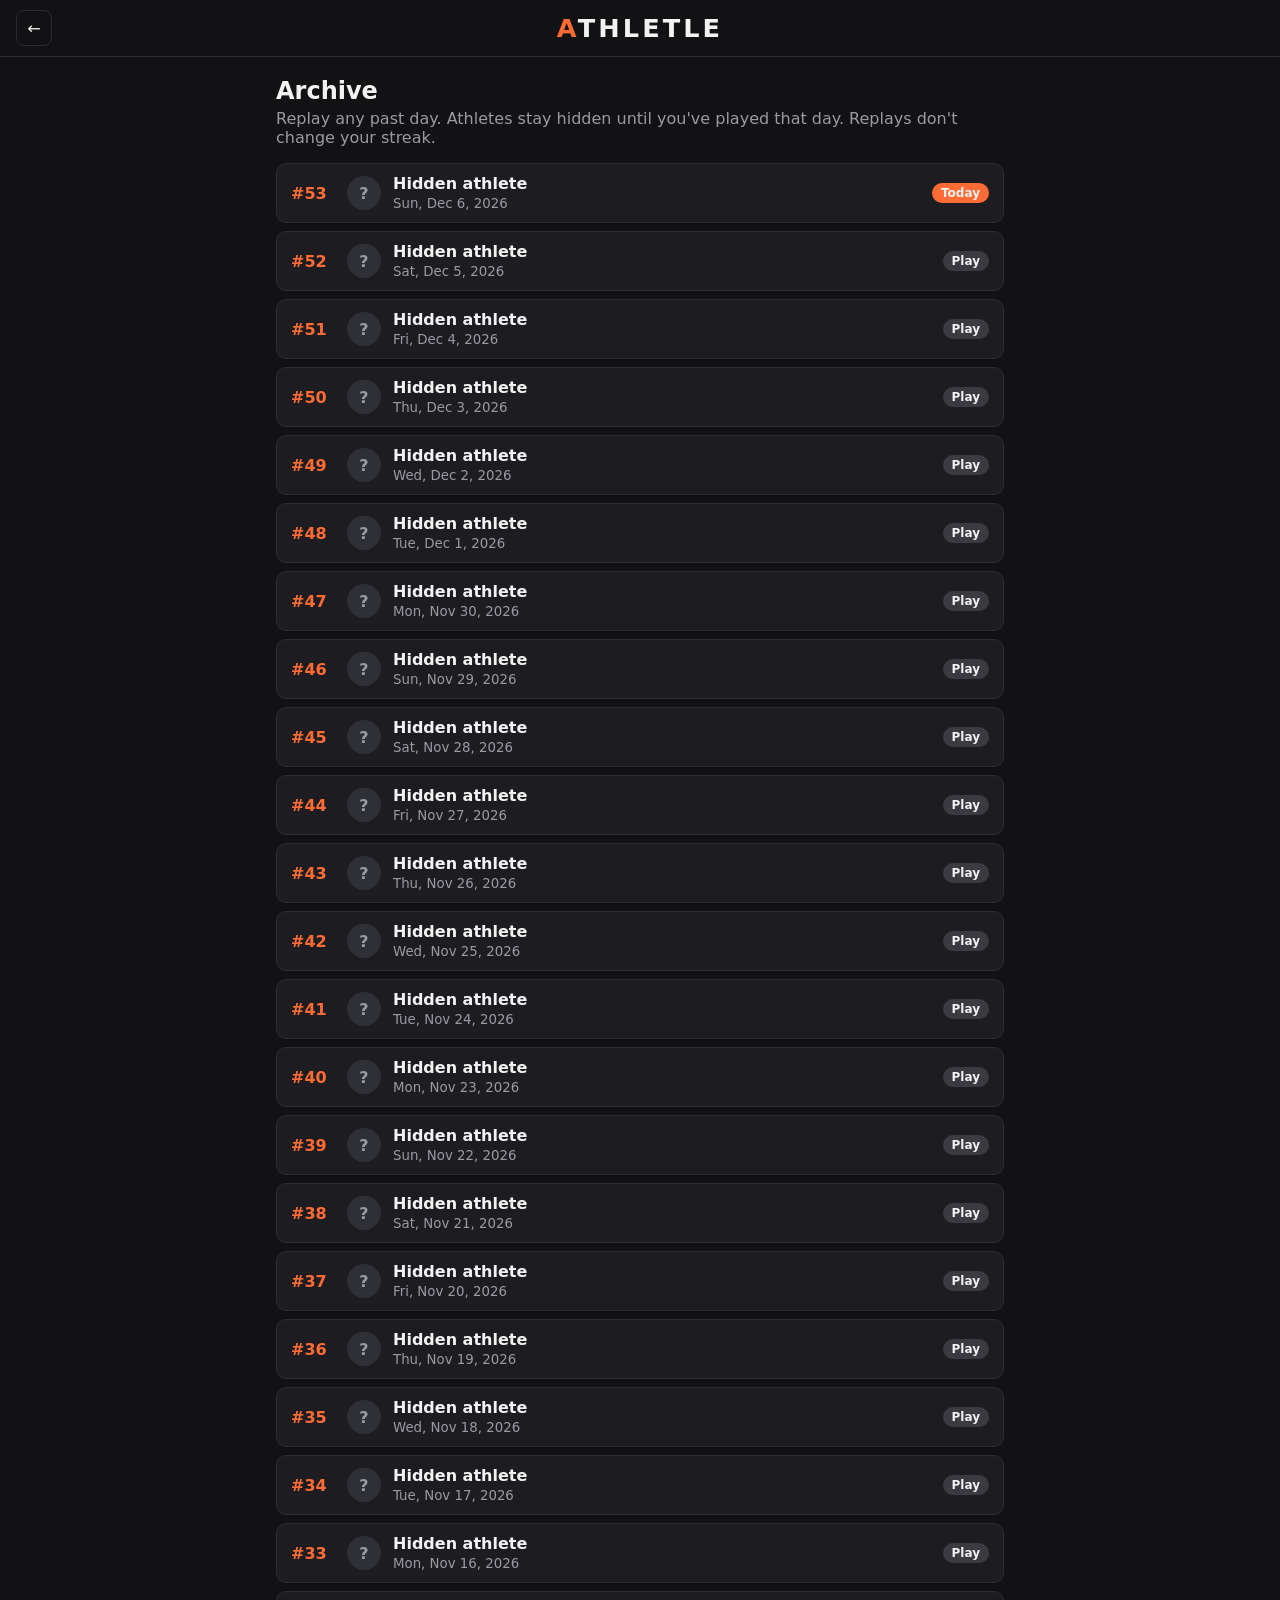
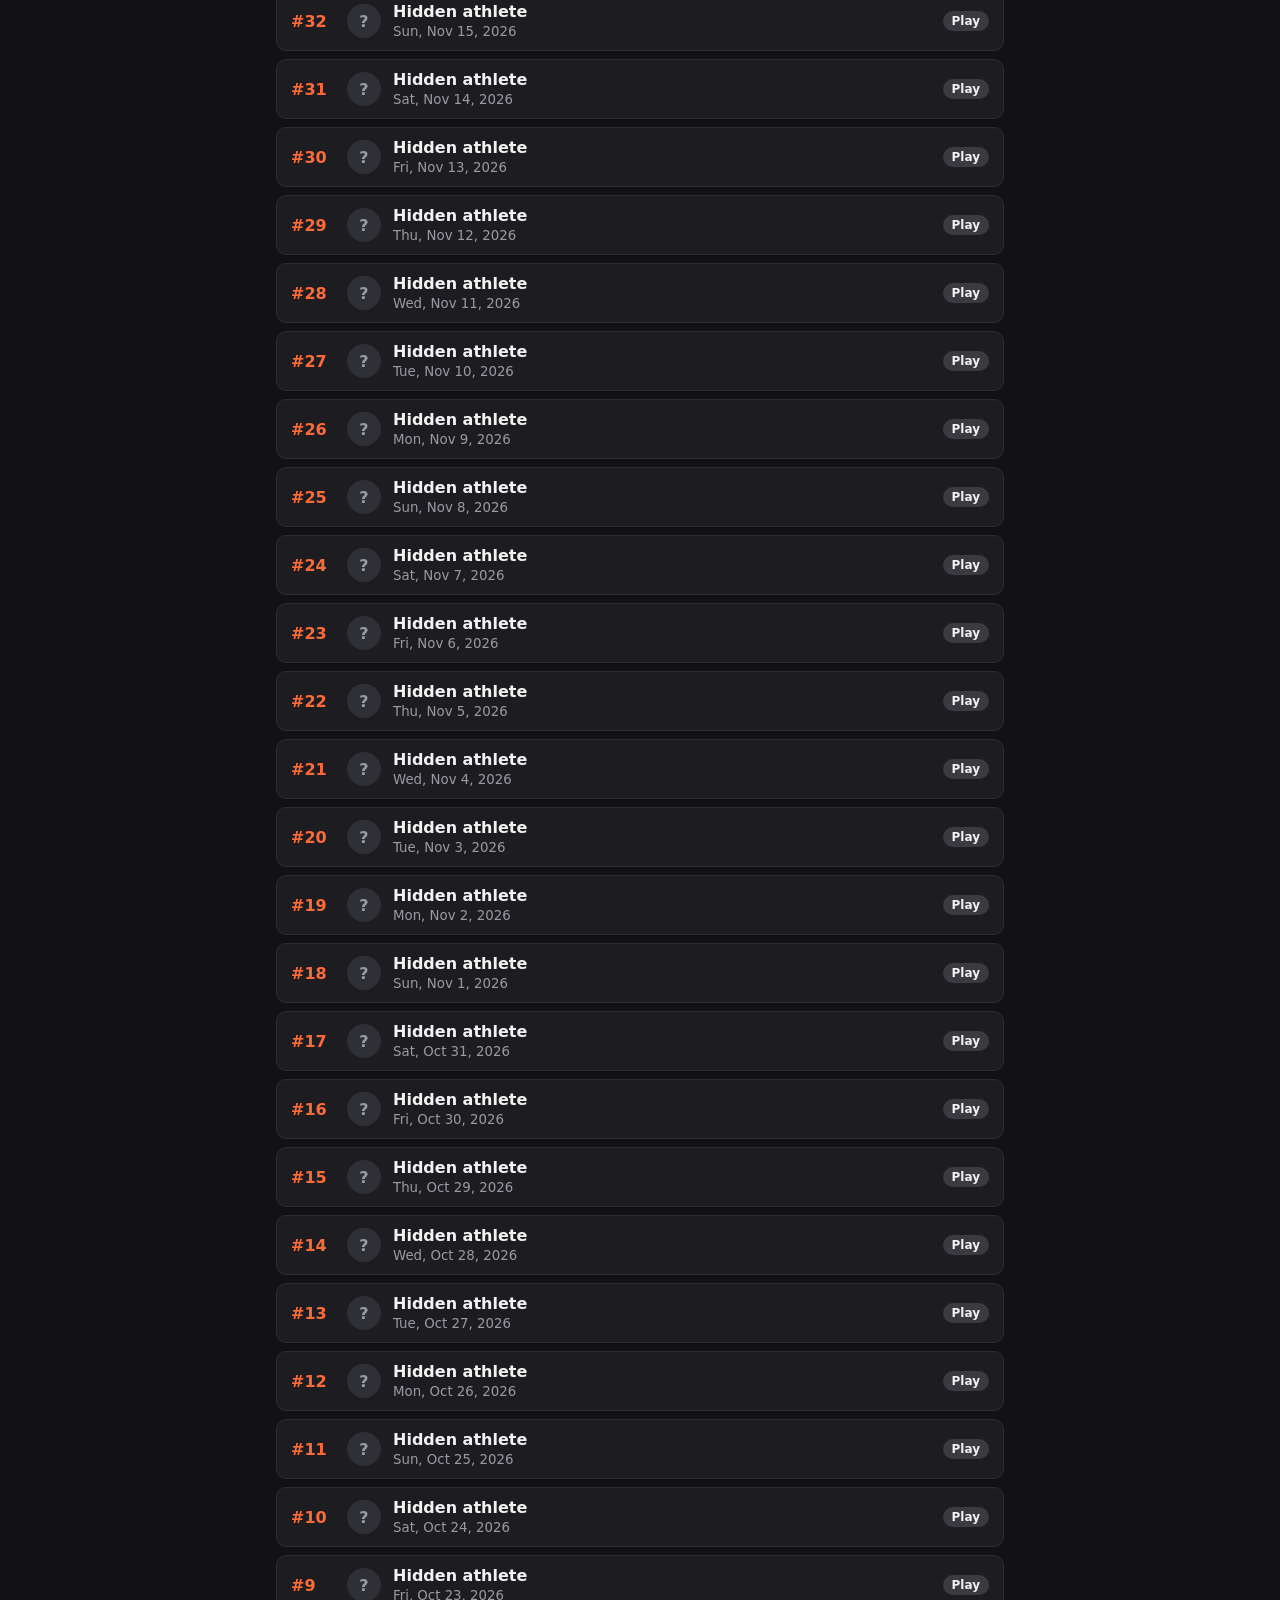
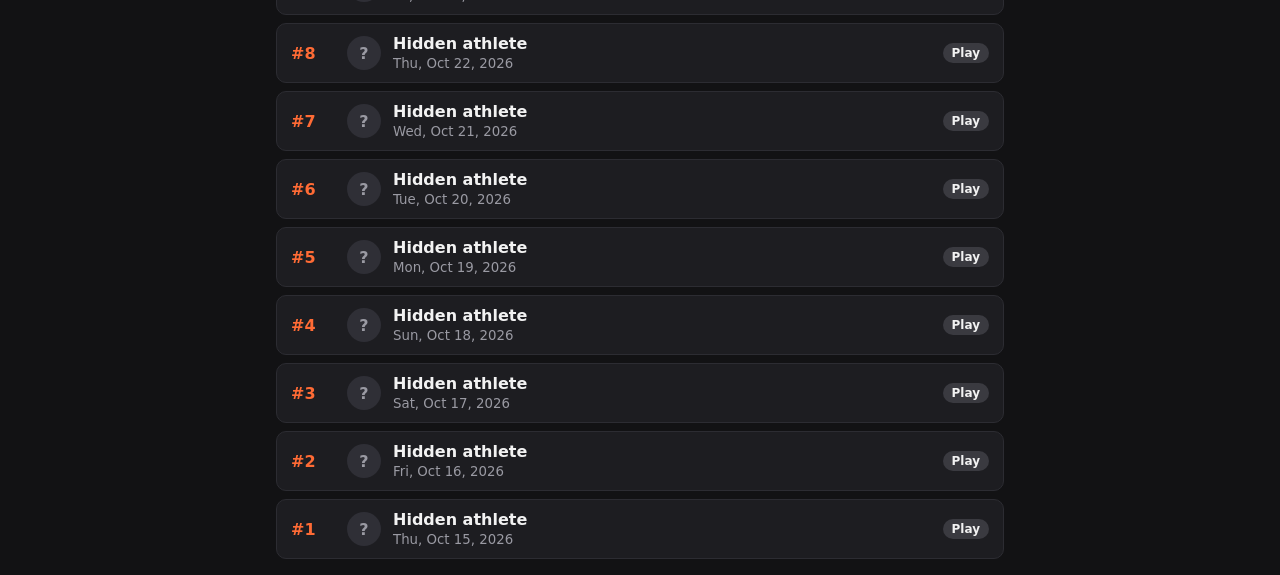
==== archive.html @ 314a9500 "Add archive page for replaying past days and athlete photos Photos come from each athlete's Wikipedi" ====
<!doctype html>
<html lang="en">
<head>
<meta charset="utf-8">
<meta name="viewport" content="width=device-width, initial-scale=1">
<title>Athletle Archive</title>
<meta name="description" content="Replay every past Athletle puzzle.">
<link rel="stylesheet" href="style.css">
</head>
<body>
<header>
  <a class="icon" href="./" aria-label="Back to today's game" title="Today's game">←</a>
  <h1><a href="./">ATHLETLE</a></h1>
  <span class="icon" style="visibility:hidden"></span>
</header>

<main>
  <h2 style="margin:4px 0 4px">Archive</h2>
  <p class="sub" style="text-align:left;margin-top:0">Replay any past day. Athletes stay hidden until you've played that day. Replays don't change your streak.</p>
  <ul class="archive-list" id="list"></ul>
  <p class="empty" id="empty" hidden>Today is Athletle's first day, so there's nothing to replay yet. Each finished day shows up here from tomorrow.</p>
</main>

<script src="athletes.js"></script>
<script src="common.js"></script>
<script>
(() => {
  const { dayNumber, dateForDay, athleteForDay, load, avatar, MAX_GUESSES } = Athletle;
  const today = dayNumber();
  const store = load();
  const list = document.getElementById("list");
  const fmt = (n) => dateForDay(n).toLocaleDateString(undefined, { weekday: "short", day: "numeric", month: "short", year: "numeric" });

  for (let n = today; n >= 0; n--) {
    const game = store.days[n];
    const athlete = athleteForDay(n);
    const won = game?.done && game.guesses.includes(athlete.name);
    const li = document.createElement("li");
    const a = document.createElement("a");
    a.href = n === today ? "./" : `./?day=${n}`;

    const no = document.createElement("span");
    no.className = "no";
    no.textContent = `#${n + 1}`;
    a.appendChild(no);

    if (game?.done) a.appendChild(avatar(athlete));
    else { const m = document.createElement("span"); m.className = "mystery"; m.textContent = "?"; a.appendChild(m); }

    const info = document.createElement("span");
    info.className = "info";
    info.innerHTML = `<b></b><small>${fmt(n)}</small>`;
    info.querySelector("b").textContent = game?.done ? `${athlete.name} · ${athlete.sport}` : "Hidden athlete";
    a.appendChild(info);

    const pill = document.createElement("span");
    pill.className = "pill";
    if (n === today && !game?.done) { pill.classList.add("today"); pill.textContent = "Today"; }
    else if (won) { pill.classList.add("won"); pill.textContent = `Solved ${game.guesses.length}/${MAX_GUESSES}`; }
    else if (game?.done) { pill.classList.add("lost"); pill.textContent = "Missed"; }
    else if (game?.guesses.length) pill.textContent = "In progress";
    else pill.textContent = "Play";
    a.appendChild(pill);

    li.appendChild(a);
    list.appendChild(li);
  }
  document.getElementById("empty").hidden = today > 0;
})();
</script>
</body>
</html>
---- style.css ----
:root {
  --bg: #121214; --panel: #1d1d21; --text: #f2f2f2; --muted: #9a9aa3;
  --green: #3fa45b; --yellow: #c9a227; --grey: #3a3a40; --border: #2c2c32; --accent: #ff6b35;
  color-scheme: dark;
}
* { box-sizing: border-box; }
body { margin: 0; background: var(--bg); color: var(--text);
  font-family: system-ui, -apple-system, "Segoe UI", Roboto, sans-serif; }
header { display: flex; align-items: center; justify-content: space-between;
  padding-block: 10px; padding-left: max(16px, env(safe-area-inset-left, 0px)); padding-right: max(16px, env(safe-area-inset-right, 0px)); border-bottom: 1px solid var(--border); }
h1 { margin: 0; font-size: 1.6rem; letter-spacing: .12em; font-weight: 800; }
h1::first-letter { color: var(--accent); }
.icon { background: none; border: 1px solid var(--border); color: var(--text); width: 36px; height: 36px;
  border-radius: 8px; font-size: 1rem; cursor: pointer; }
main { max-width: 760px; margin: 0 auto; padding-block: 16px;
  padding-left: max(16px, env(safe-area-inset-left, 0px)); padding-right: max(16px, env(safe-area-inset-right, 0px)); }
.sub { text-align: center; color: var(--muted); margin: 4px 0 16px; }

.guess-box { position: relative; }
#guessInput { width: 100%; padding: 14px 16px; font-size: 1.05rem; border-radius: 10px;
  border: 2px solid var(--border); background: var(--panel); color: var(--text); outline: none; }
#guessInput:focus { border-color: var(--accent); }
#guessInput:disabled { opacity: .5; }
#suggestions { position: absolute; z-index: 5; left: 0; right: 0; top: 100%; margin: 4px 0 0; padding: 0;
  list-style: none; background: var(--panel); border: 1px solid var(--border); border-radius: 10px;
  max-height: 260px; overflow-y: auto; }
#suggestions:empty { display: none; }
#suggestions li { padding: 10px 14px; cursor: pointer; display: flex; justify-content: space-between; }
#suggestions li small { color: var(--muted); }
#suggestions li.active, #suggestions li:hover { background: #2a2a30; }

.meta { display: flex; justify-content: space-between; color: var(--muted); font-size: .9rem; margin: 8px 2px 14px; }
#hint { color: var(--yellow); font-weight: 600; }

.board { overflow-x: auto; }
.row { display: grid; grid-template-columns: 1.6fr repeat(5, 1fr); gap: 6px; margin-bottom: 6px; min-width: 520px; }
.row.head div { font-size: .75rem; text-transform: uppercase; letter-spacing: .06em; color: var(--muted); text-align: center; }
.row.head div:first-child { text-align: left; }
.cell { background: var(--grey); border-radius: 8px; padding: 8px 4px; min-height: 56px; display: flex;
  flex-direction: column; align-items: center; justify-content: center; text-align: center;
  font-size: .85rem; font-weight: 600; line-height: 1.15; animation: flip .45s ease both; }
.cell.name { background: var(--panel); align-items: flex-start; text-align: left; padding-left: 10px; }
.cell.green { background: var(--green); }
.cell.yellow { background: var(--yellow); color: #1a1a1a; }
.cell .arrow { font-size: 1rem; }
@keyframes flip { from { transform: rotateX(90deg); opacity: 0; } to { transform: rotateX(0); opacity: 1; } }

.result { margin: 18px 0; padding: 18px; background: var(--panel); border-radius: 12px; text-align: center; }
.result h2 { margin: 0 0 6px; }
.result .answer { font-size: 1.3rem; font-weight: 800; color: var(--accent); }
.hidden { display: none; }
.btn { background: var(--accent); color: #fff; border: 0; padding: 10px 22px; border-radius: 8px;
  font-weight: 700; font-size: 1rem; cursor: pointer; margin-top: 10px; }

.legend { display: flex; flex-wrap: wrap; gap: 14px; justify-content: center; color: var(--muted); font-size: .8rem; margin-top: 18px; }
.sw { display: inline-block; width: 12px; height: 12px; border-radius: 3px; margin-right: 5px; vertical-align: -1px; }
.sw.green { background: var(--green); } .sw.yellow { background: var(--yellow); } .sw.grey { background: var(--grey); }

dialog { background: var(--panel); color: var(--text); border: 1px solid var(--border); border-radius: 14px;
  max-width: 420px; width: calc(100% - 32px); padding: 22px; }
dialog::backdrop { background: rgba(0,0,0,.6); }
dialog h2 { margin-top: 0; }
dialog li { margin-bottom: 4px; }
.small { color: var(--muted); font-size: .8rem; }
.stats { display: grid; grid-template-columns: repeat(4, 1fr); text-align: center; gap: 8px; }
.stats b { display: block; font-size: 1.6rem; }
.stats span { font-size: .75rem; color: var(--muted); }

.toast { position: fixed; top: 70px; left: 50%; transform: translateX(-50%); background: var(--text); color: var(--bg);
  padding: 10px 16px; border-radius: 8px; font-weight: 600; opacity: 0; pointer-events: none; transition: opacity .2s; }
.toast.show { opacity: 1; }

@media (max-width: 560px) {
  h1 { font-size: 1.3rem; }
  .row { min-width: 0; gap: 4px; grid-template-columns: 1.25fr repeat(5, 1fr); }
  .row.head div { font-size: .6rem; letter-spacing: 0; }
  .cell { font-size: .68rem; min-height: 50px; padding: 6px 2px; word-break: break-word; }
  .cell.name { padding: 6px 2px; flex-direction: column; align-items: center; text-align: center; gap: 3px; }
  .cell.name .avatar { width: 24px; height: 24px; font-size: .55rem; }
  .cell { word-break: normal; overflow-wrap: break-word; }
}

/* ---------- photos ---------- */
.avatar { flex: none; width: 34px; height: 34px; border-radius: 50%; overflow: hidden; background: #2f2f36;
  display: inline-flex; align-items: center; justify-content: center; font-size: .7rem; font-weight: 700; color: var(--muted); }
.avatar img { width: 100%; height: 100%; object-fit: cover; object-position: center 20%; }
.avatar.small { width: 26px; height: 26px; font-size: .6rem; }
.avatar.big { width: 72px; height: 72px; font-size: 1.1rem; }
.cell.name { flex-direction: row; justify-content: flex-start; gap: 8px; }
#suggestions li .who { display: flex; align-items: center; gap: 10px; }
.answer-row { display: flex; align-items: center; justify-content: center; gap: 12px; margin: 8px 0 4px; }

/* ---------- header + replay ---------- */
.hdr-right { display: flex; gap: 8px; }
a.icon { display: inline-flex; align-items: center; justify-content: center; text-decoration: none; }
h1 a { color: inherit; text-decoration: none; }
.replay-bar { display: flex; justify-content: space-between; align-items: center; gap: 10px; flex-wrap: wrap;
  background: var(--panel); border: 1px solid var(--border); border-radius: 10px; padding: 10px 14px; margin-bottom: 12px; font-size: .9rem; }
.replay-bar a { color: var(--accent); font-weight: 700; text-decoration: none; }

/* ---------- archive ---------- */
.archive-list { list-style: none; padding: 0; margin: 0; display: grid; gap: 8px; }
.archive-list a { display: flex; align-items: center; gap: 12px; padding: 10px 14px; background: var(--panel);
  border: 1px solid var(--border); border-radius: 10px; color: var(--text); text-decoration: none; }
.archive-list a:hover, .archive-list a:focus-visible { border-color: var(--accent); outline: none; }
.archive-list .no { font-weight: 800; min-width: 44px; color: var(--accent); font-variant-numeric: tabular-nums; }
.archive-list .info { flex: 1; min-width: 0; }
.archive-list .info b { display: block; }
.archive-list .info small { color: var(--muted); }
.archive-list .mystery { width: 34px; height: 34px; border-radius: 50%; background: #2f2f36; display: inline-flex;
  align-items: center; justify-content: center; font-weight: 800; color: var(--muted); flex: none; }
.pill { font-size: .75rem; font-weight: 700; padding: 3px 9px; border-radius: 999px; background: var(--grey); white-space: nowrap; }
.pill.won { background: var(--green); } .pill.lost { background: #8a3a3a; } .pill.today { background: var(--accent); }
.empty { color: var(--muted); text-align: center; padding: 20px; background: var(--panel); border-radius: 10px; }
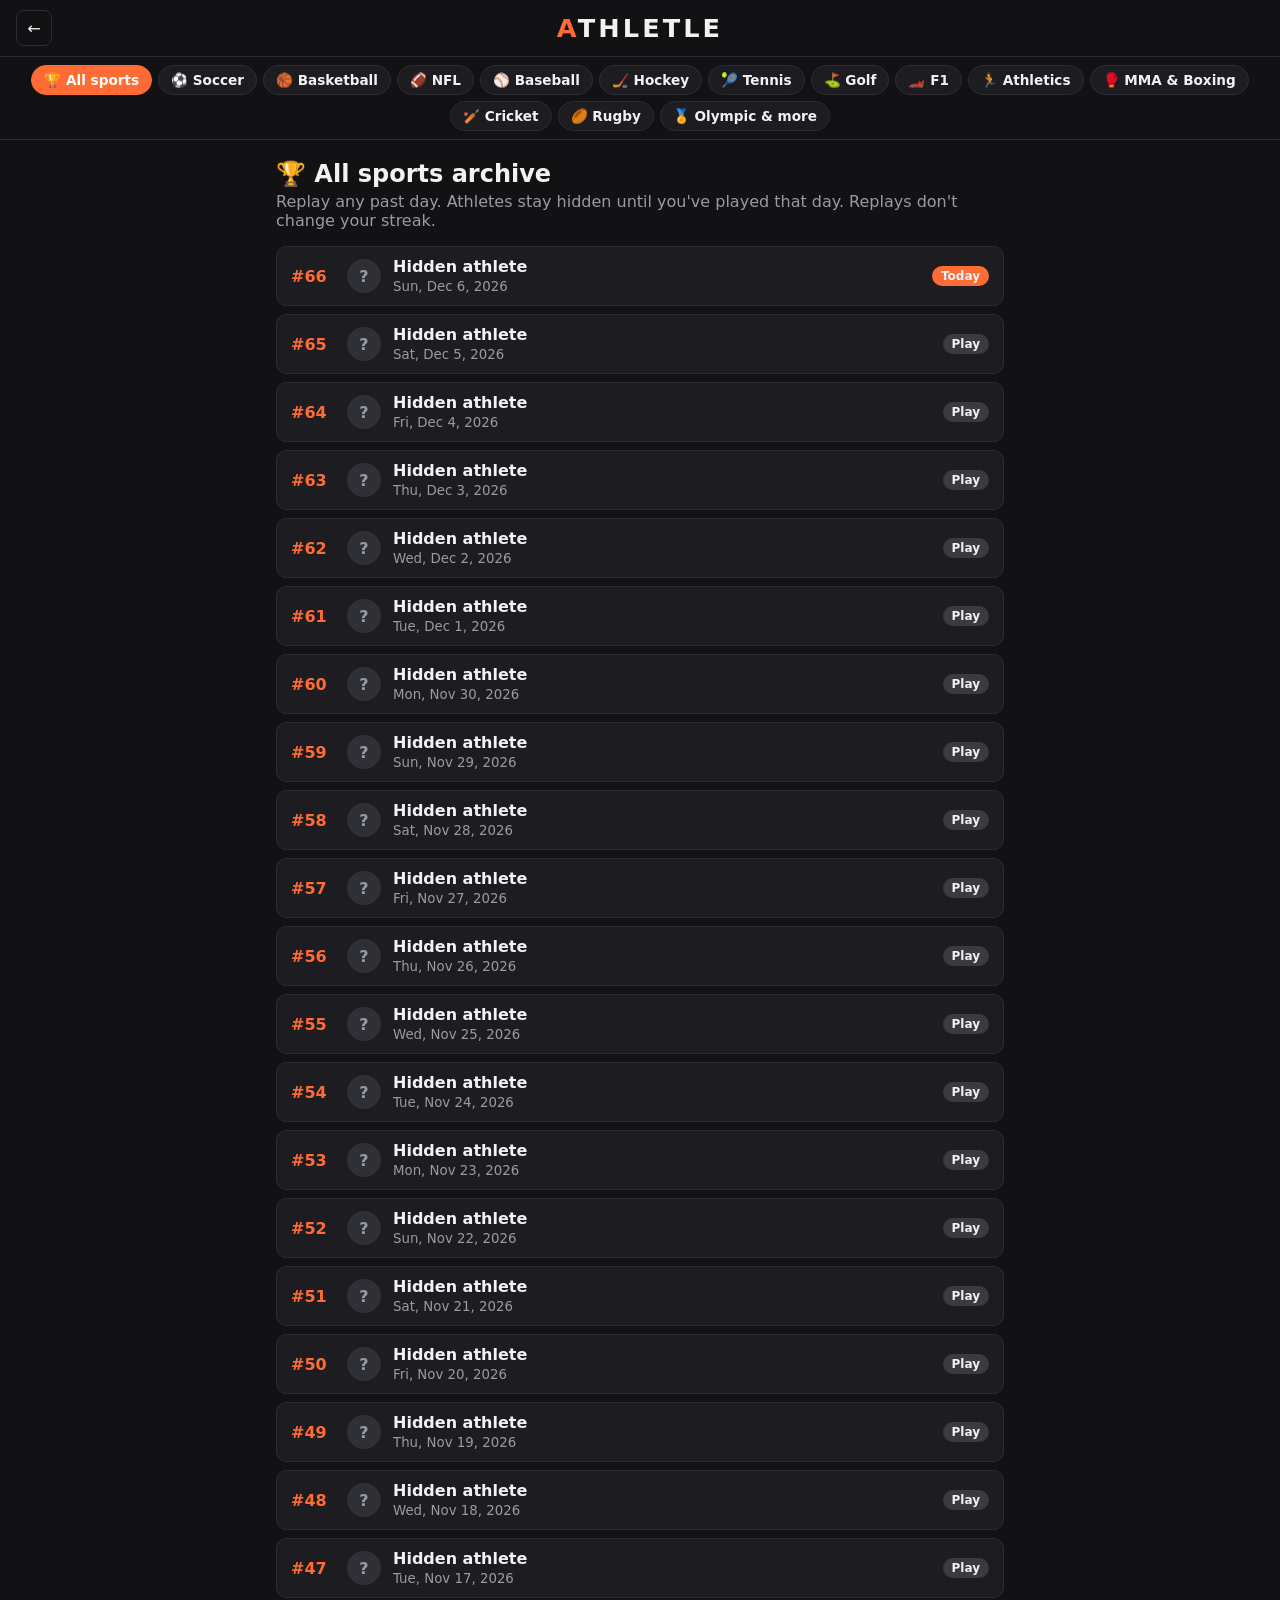
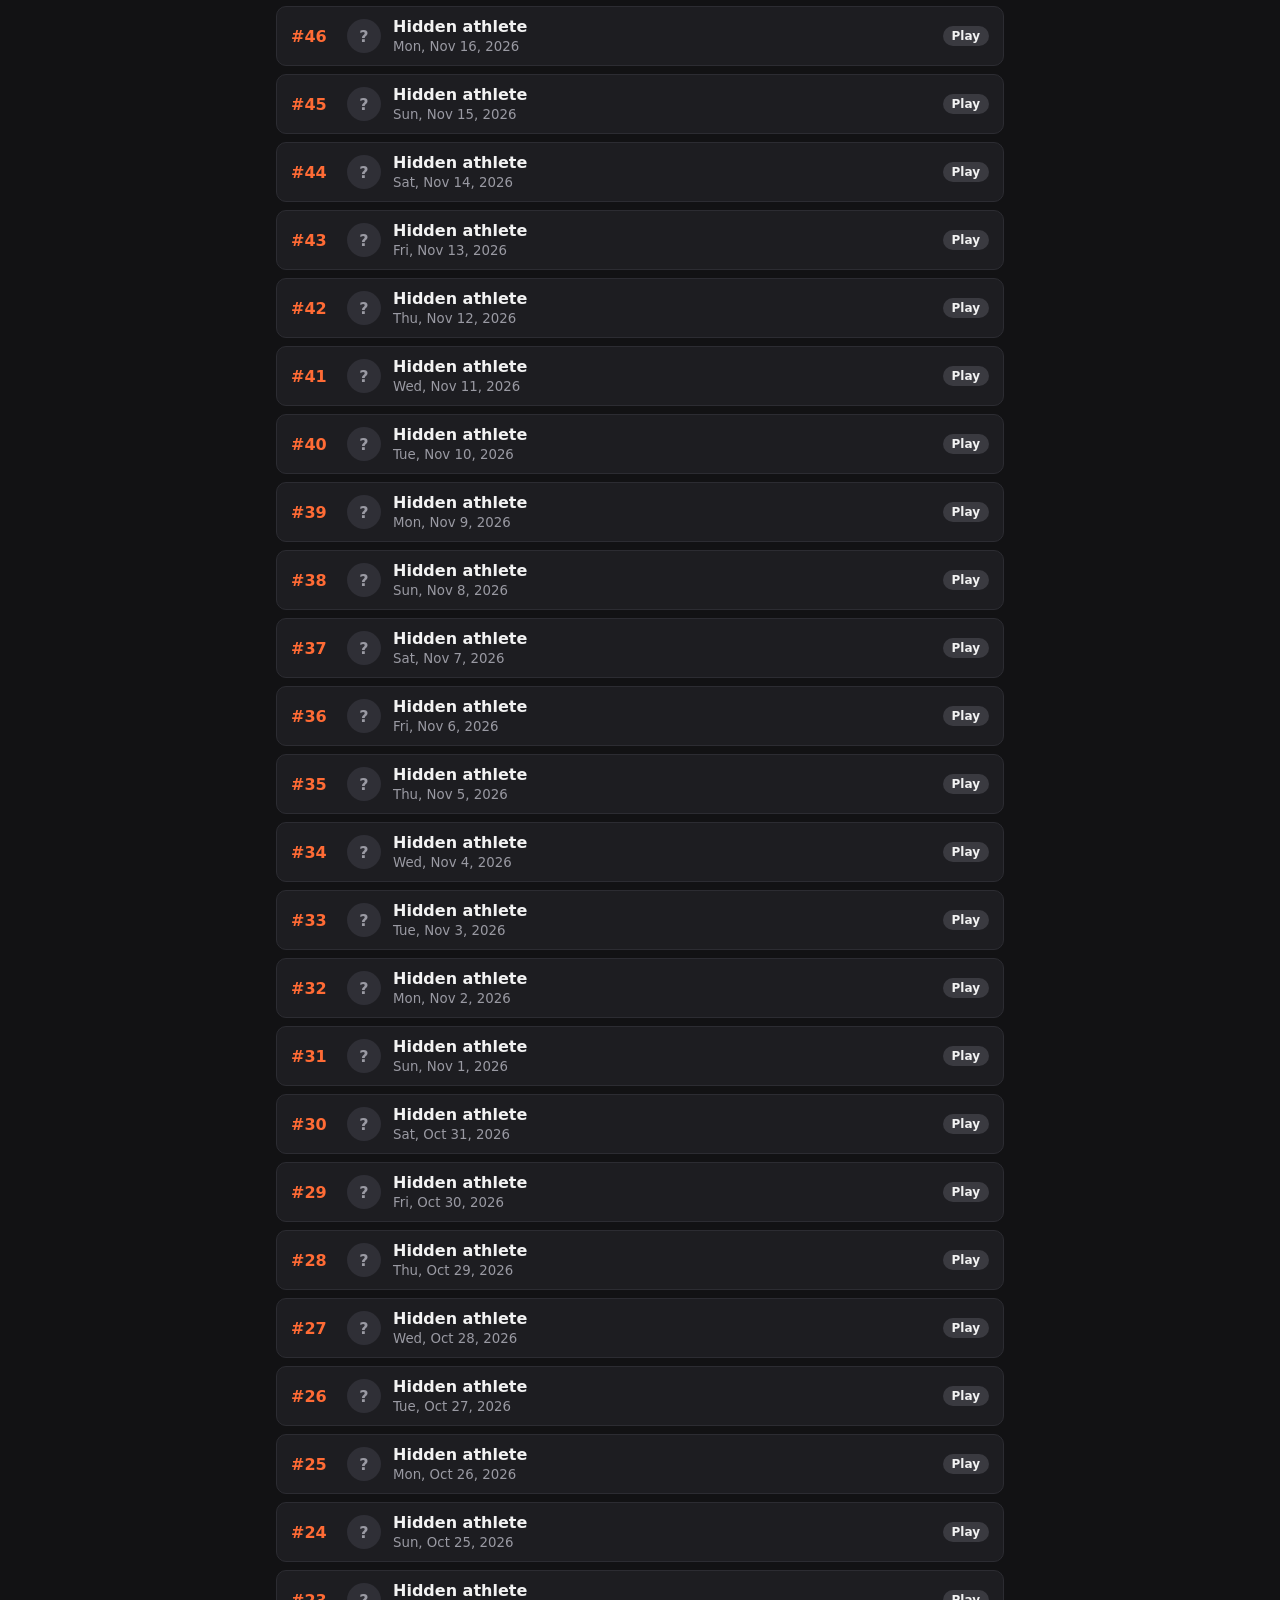
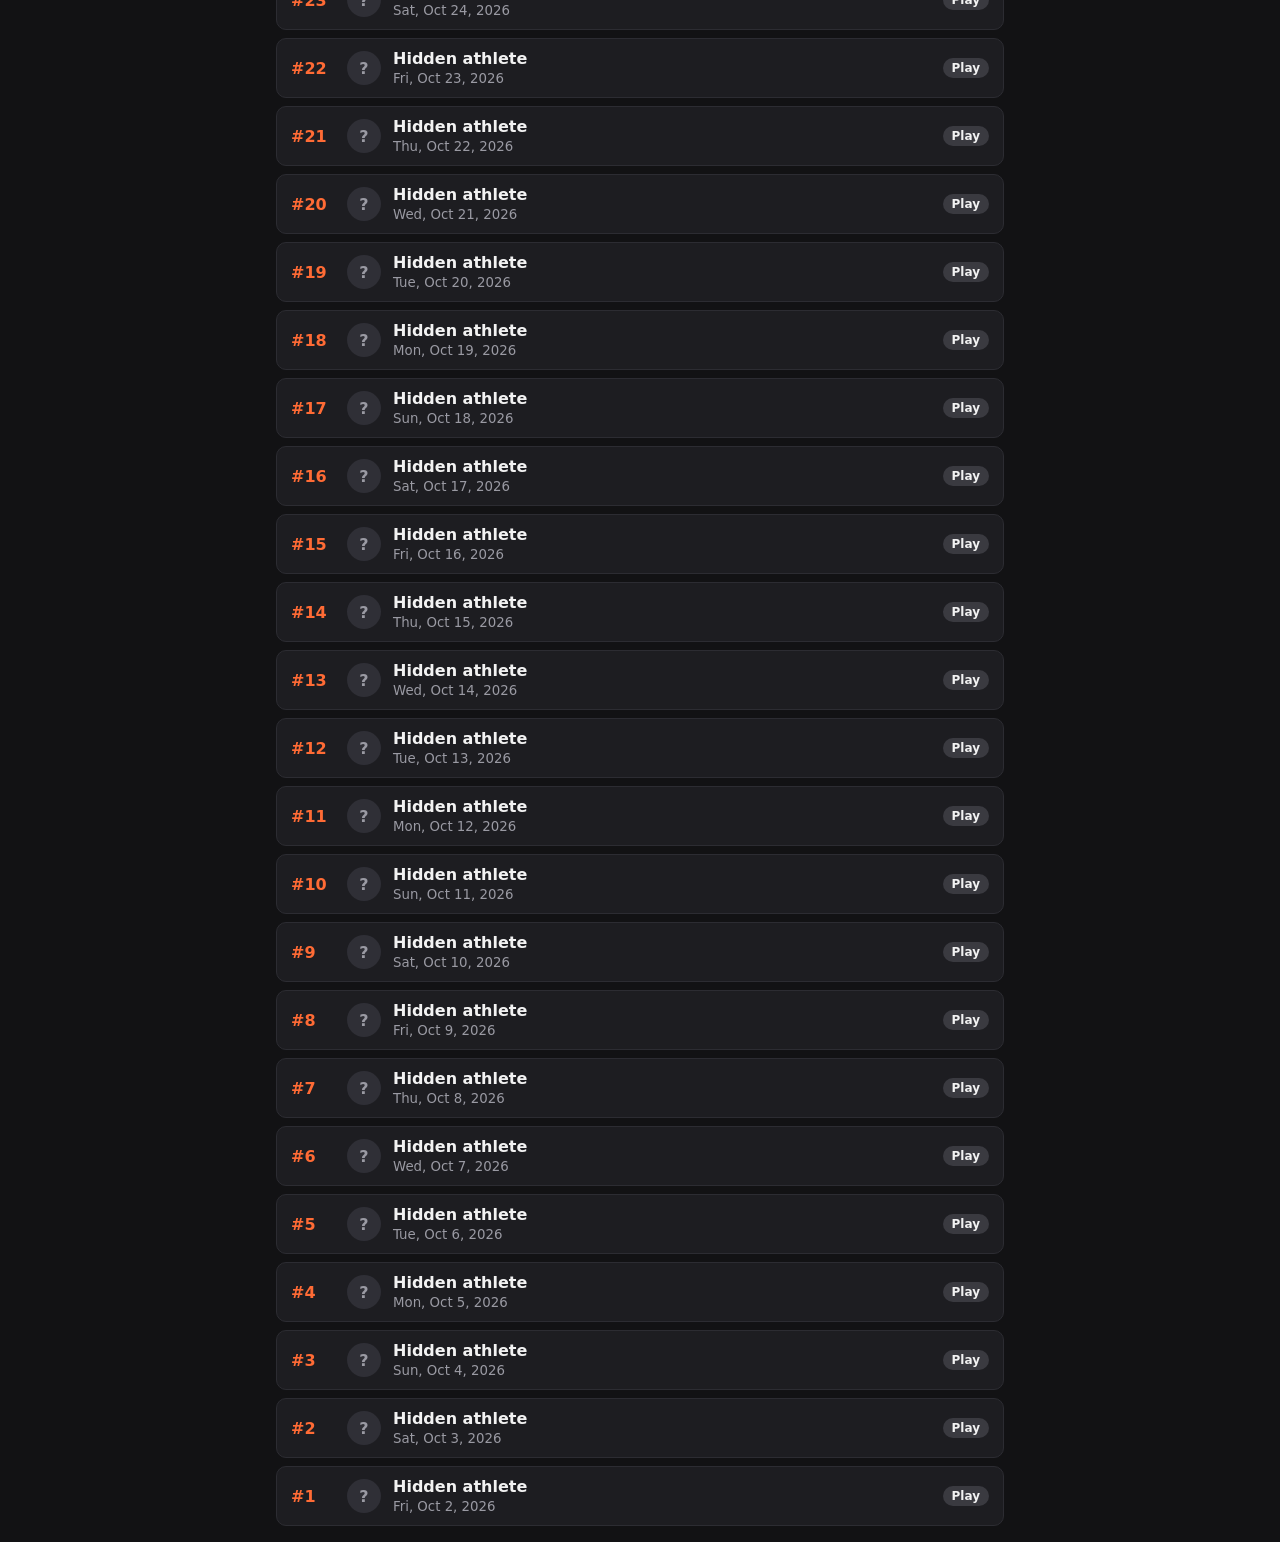
==== commit 1b5b2262: "Add a daily game per sport, 1,100+ athletes, club and league logos, photo check page Co-Authored-By:" ====
--- a/archive.html
+++ b/archive.html
@@ -9,50 +9,66 @@
 </head>
 <body>
 <header>
-  <a class="icon" href="./" aria-label="Back to today's game" title="Today's game">←</a>
+  <a class="icon" id="backLink" href="./" aria-label="Back to today's game" title="Today's game">←</a>
   <h1><a href="./">ATHLETLE</a></h1>
   <span class="icon" style="visibility:hidden"></span>
 </header>
+<nav class="mode-bar" id="modeBar" aria-label="Choose a sport"></nav>
 
 <main>
-  <h2 style="margin:4px 0 4px">Archive</h2>
-  <p class="sub" style="text-align:left;margin-top:0">Replay any past day. Athletes stay hidden until you've played that day. Replays don't change your streak.</p>
+  <h2 class="page-title" id="title">Archive</h2>
+  <p class="sub left">Replay any past day. Athletes stay hidden until you've played that day. Replays don't change your streak.</p>
   <ul class="archive-list" id="list"></ul>
-  <p class="empty" id="empty" hidden>Today is Athletle's first day, so there's nothing to replay yet. Each finished day shows up here from tomorrow.</p>
 </main>
 
-<script src="athletes.js"></script>
+<script src="data/countries.js"></script>
+<script src="data/core.js"></script>
+<script src="data/soccer.js"></script>
+<script src="data/basketball.js"></script>
+<script src="data/football.js"></script>
+<script src="data/baseball_hockey.js"></script>
+<script src="data/individual.js"></script>
+<script src="data/combat_cricket_rugby.js"></script>
+<script src="data/extra.js"></script>
+<script src="data/finalize.js"></script>
 <script src="common.js"></script>
 <script>
 (() => {
-  const { dayNumber, dateForDay, athleteForDay, load, avatar, MAX_GUESSES } = Athletle;
+  const { MODES, modeFromURL, dayNumber, dateForDay, athleteForDay, load, modeState, avatar, MAX_GUESSES } = Athletle;
+  const mode = modeFromURL(), M = MODES[mode];
+  const q = (extra) => { const s = new URLSearchParams({ ...(mode !== "all" && { mode }), ...extra }).toString(); return s ? "?" + s : ""; };
   const today = dayNumber();
-  const store = load();
+  const ms = modeState(load(), mode);
+  document.title = `Athletle ${mode === "all" ? "" : M.label + " "}Archive`;
+  document.getElementById("title").textContent = `${M.icon} ${M.label} archive`;
+  document.getElementById("backLink").href = "./" + q({});
+
+  const bar = document.getElementById("modeBar");
+  for (const [key, m] of Object.entries(MODES)) {
+    const a = document.createElement("a");
+    a.className = "mode-chip" + (key === mode ? " current" : "");
+    a.href = key === "all" ? "archive.html" : `archive.html?mode=${key}`;
+    a.textContent = `${m.icon} ${m.label}`;
+    bar.appendChild(a);
+  }
+  const cur = bar.querySelector(".current");
+  if (cur) bar.scrollLeft = cur.offsetLeft - bar.clientWidth / 2 + cur.clientWidth / 2;
+
   const list = document.getElementById("list");
   const fmt = (n) => dateForDay(n).toLocaleDateString(undefined, { weekday: "short", day: "numeric", month: "short", year: "numeric" });
-
   for (let n = today; n >= 0; n--) {
-    const game = store.days[n];
-    const athlete = athleteForDay(n);
+    const game = ms.days[n];
+    const athlete = athleteForDay(mode, n);
     const won = game?.done && game.guesses.includes(athlete.name);
-    const li = document.createElement("li");
     const a = document.createElement("a");
-    a.href = n === today ? "./" : `./?day=${n}`;
-
-    const no = document.createElement("span");
-    no.className = "no";
-    no.textContent = `#${n + 1}`;
-    a.appendChild(no);
-
-    if (game?.done) a.appendChild(avatar(athlete));
-    else { const m = document.createElement("span"); m.className = "mystery"; m.textContent = "?"; a.appendChild(m); }
-
+    a.href = n === today ? "./" + q({}) : "./" + q({ day: n });
+    a.appendChild(Object.assign(document.createElement("span"), { className: "no", textContent: `#${n + 1}` }));
+    a.appendChild(game?.done ? avatar(athlete) : Object.assign(document.createElement("span"), { className: "mystery", textContent: "?" }));
     const info = document.createElement("span");
     info.className = "info";
-    info.innerHTML = `<b></b><small>${fmt(n)}</small>`;
-    info.querySelector("b").textContent = game?.done ? `${athlete.name} · ${athlete.sport}` : "Hidden athlete";
+    info.append(Object.assign(document.createElement("b"), { textContent: game?.done ? `${athlete.name} · ${athlete.sport}` : "Hidden athlete" }),
+      Object.assign(document.createElement("small"), { textContent: fmt(n) }));
     a.appendChild(info);
-
     const pill = document.createElement("span");
     pill.className = "pill";
     if (n === today && !game?.done) { pill.classList.add("today"); pill.textContent = "Today"; }
@@ -61,11 +77,10 @@
     else if (game?.guesses.length) pill.textContent = "In progress";
     else pill.textContent = "Play";
     a.appendChild(pill);
-
+    const li = document.createElement("li");
     li.appendChild(a);
     list.appendChild(li);
   }
-  document.getElementById("empty").hidden = today > 0;
 })();
 </script>
 </body>
--- a/style.css
+++ b/style.css
@@ -4,6 +4,7 @@
   color-scheme: dark;
 }
 * { box-sizing: border-box; }
+[hidden] { display: none !important; }
 body { margin: 0; background: var(--bg); color: var(--text);
   font-family: system-ui, -apple-system, "Segoe UI", Roboto, sans-serif; }
 header { display: flex; align-items: center; justify-content: space-between;
@@ -33,7 +34,7 @@
 #hint { color: var(--yellow); font-weight: 600; }
 
 .board { overflow-x: auto; }
-.row { display: grid; grid-template-columns: 1.6fr repeat(5, 1fr); gap: 6px; margin-bottom: 6px; min-width: 520px; }
+.row { display: grid; grid-template-columns: 1.6fr repeat(5, 1fr); gap: 6px; margin-bottom: 6px; }
 .row.head div { font-size: .75rem; text-transform: uppercase; letter-spacing: .06em; color: var(--muted); text-align: center; }
 .row.head div:first-child { text-align: left; }
 .cell { background: var(--grey); border-radius: 8px; padding: 8px 4px; min-height: 56px; display: flex;
@@ -112,3 +113,50 @@
 .pill { font-size: .75rem; font-weight: 700; padding: 3px 9px; border-radius: 999px; background: var(--grey); white-space: nowrap; }
 .pill.won { background: var(--green); } .pill.lost { background: #8a3a3a; } .pill.today { background: var(--accent); }
 .empty { color: var(--muted); text-align: center; padding: 20px; background: var(--panel); border-radius: 10px; }
+
+/* ---------- pick-a-hint ---------- */
+.hints { margin: 0 0 14px; }
+.hints-title { font-size: .8rem; text-transform: uppercase; letter-spacing: .06em; color: var(--muted); margin-bottom: 6px; }
+.hint-cards { display: grid; grid-template-columns: repeat(3, minmax(0, 1fr)); gap: 6px; }
+.hint-card { font: inherit; color: var(--text); background: var(--panel); border: 1px dashed var(--border); border-radius: 10px;
+  padding: 10px 8px; min-height: 64px; display: flex; flex-direction: column; gap: 4px; align-items: center; justify-content: center; text-align: center; }
+.hint-label { font-size: .7rem; text-transform: uppercase; letter-spacing: .05em; color: var(--muted); font-weight: 700; }
+.hint-text { font-size: .85rem; font-weight: 600; line-height: 1.2; overflow-wrap: break-word; }
+.hint-card.locked { opacity: .55; }
+.hint-card.pickable { cursor: pointer; border: 1px solid var(--accent); }
+.hint-card.pickable .hint-text { color: var(--accent); }
+.hint-card.pickable:hover, .hint-card.pickable:focus-visible { background: #2a2a30; outline: none; }
+.hint-card.open { border: 1px solid var(--yellow); background: #2b2614; animation: flip .4s ease both; }
+.hint-card.open .hint-label { color: var(--yellow); }
+
+/* ---------- sport picker ---------- */
+.mode-bar { display: flex; gap: 6px; overflow-x: auto; scrollbar-width: none; border-bottom: 1px solid var(--border);
+  padding-block: 8px; padding-left: max(16px, env(safe-area-inset-left, 0px)); padding-right: max(16px, env(safe-area-inset-right, 0px)); }
+.mode-bar::-webkit-scrollbar { display: none; }
+.mode-chip { flex: none; white-space: nowrap; text-decoration: none; color: var(--text); background: var(--panel);
+  border: 1px solid var(--border); border-radius: 999px; padding: 6px 12px; font-size: .85rem; font-weight: 600; }
+.mode-chip:hover, .mode-chip:focus-visible { border-color: var(--accent); outline: none; }
+.mode-chip.current { background: var(--accent); border-color: var(--accent); color: #fff; }
+@media (min-width: 800px) { .mode-bar { flex-wrap: wrap; justify-content: center; } }
+.page-title { margin: 4px 0; }
+.sub.left { text-align: left; margin-top: 0; }
+
+/* ---------- logos & flags ---------- */
+.logo { width: 28px; height: 28px; border-radius: 6px; background: #2f2f36; display: inline-flex; align-items: center; justify-content: center;
+  font-size: .6rem; font-weight: 800; color: var(--muted); flex: none; overflow: hidden; }
+.logo.has-img { background: transparent; }
+.logo img { width: 100%; height: 100%; object-fit: contain; }
+.logo-cell { display: flex; flex-direction: column; align-items: center; gap: 3px; min-width: 0; }
+.logo-cell small { font-size: .62rem; font-weight: 600; line-height: 1.1; overflow-wrap: anywhere; }
+.nation { display: flex; flex-direction: column; align-items: center; gap: 3px; }
+.flag { height: 14px; width: auto; border-radius: 2px; box-shadow: 0 0 0 1px rgba(0,0,0,.25); }
+.cell.yellow .logo-cell small, .cell.yellow .nation span { color: #1a1a1a; }
+.result-actions { display: flex; gap: 8px; justify-content: center; flex-wrap: wrap; }
+.btn.ghost { background: transparent; border: 1px solid var(--accent); color: var(--accent); text-decoration: none; display: inline-block; }
+.board .row { min-width: 0; }
+@media (max-width: 560px) {
+  .logo { width: 24px; height: 24px; }
+  .logo-cell small { font-size: .55rem; }
+  .cell { font-size: .66rem; }
+  .row { gap: 3px; }
+}
